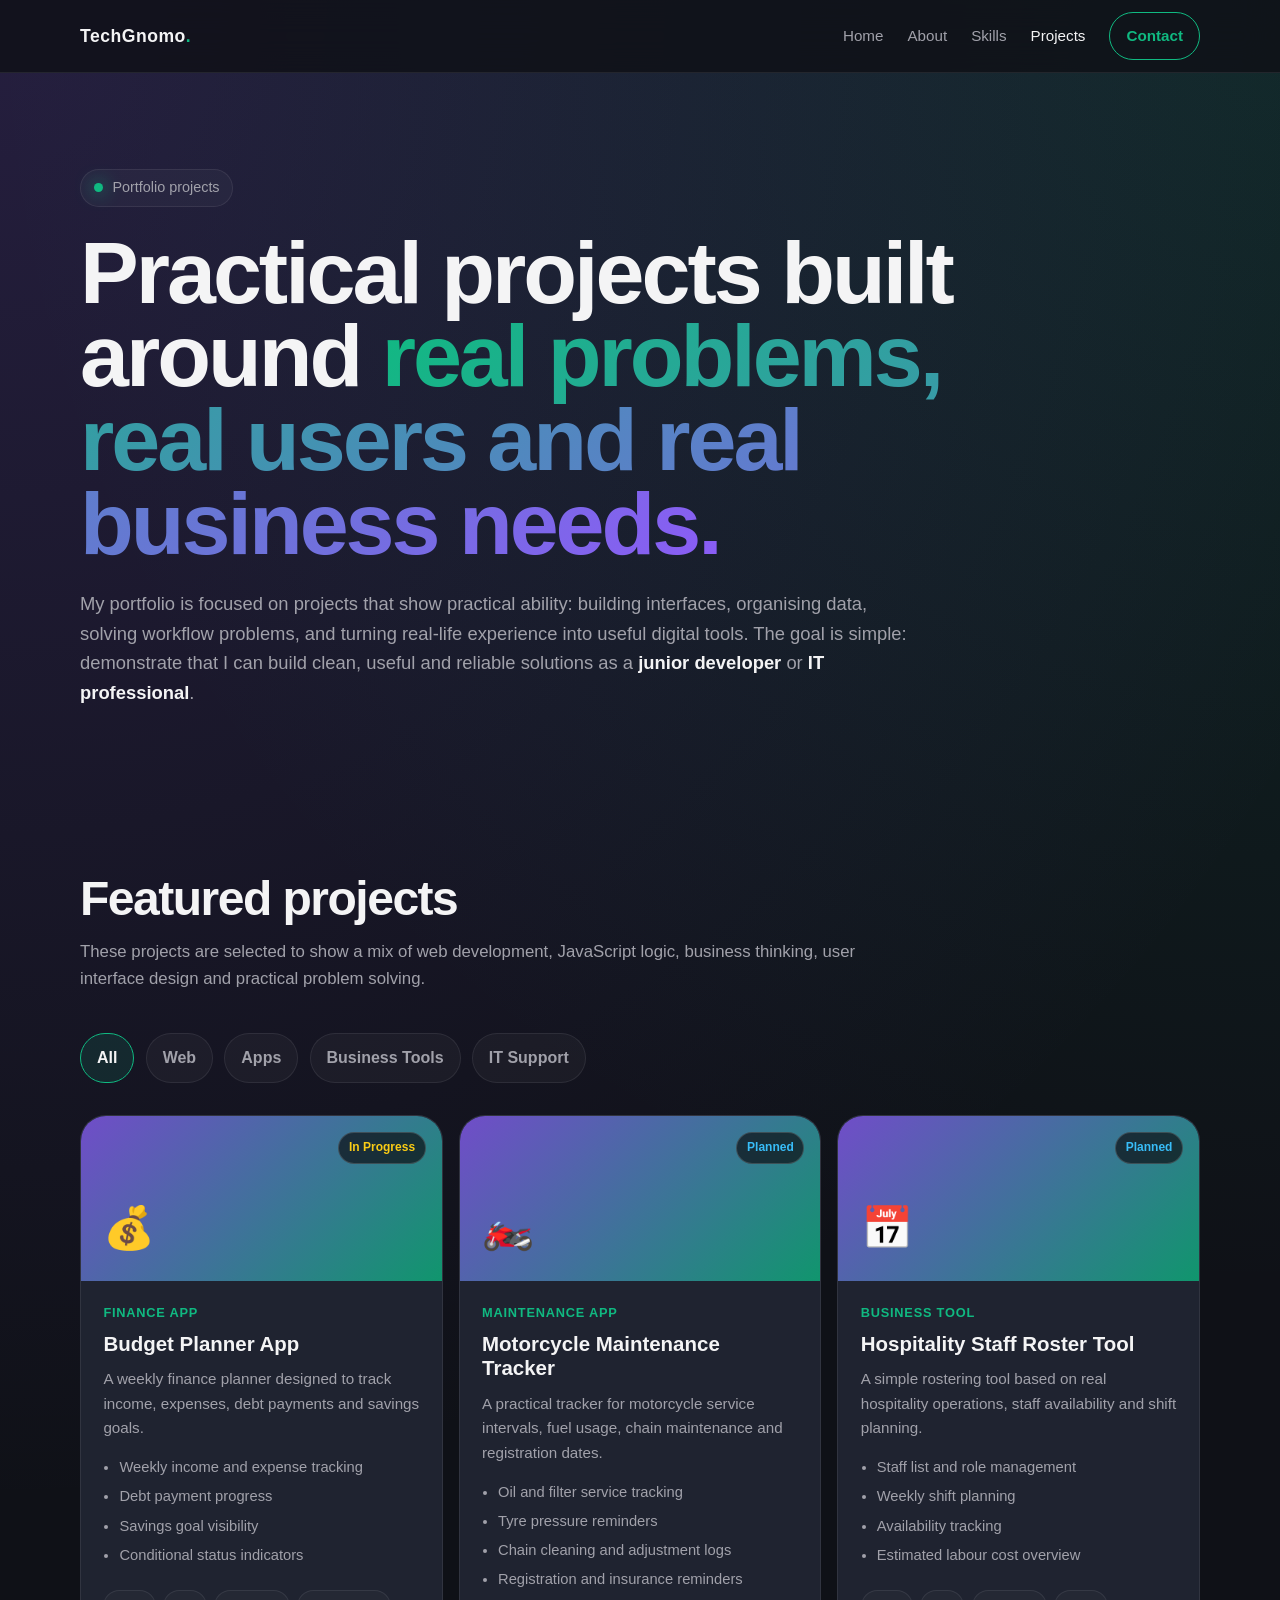
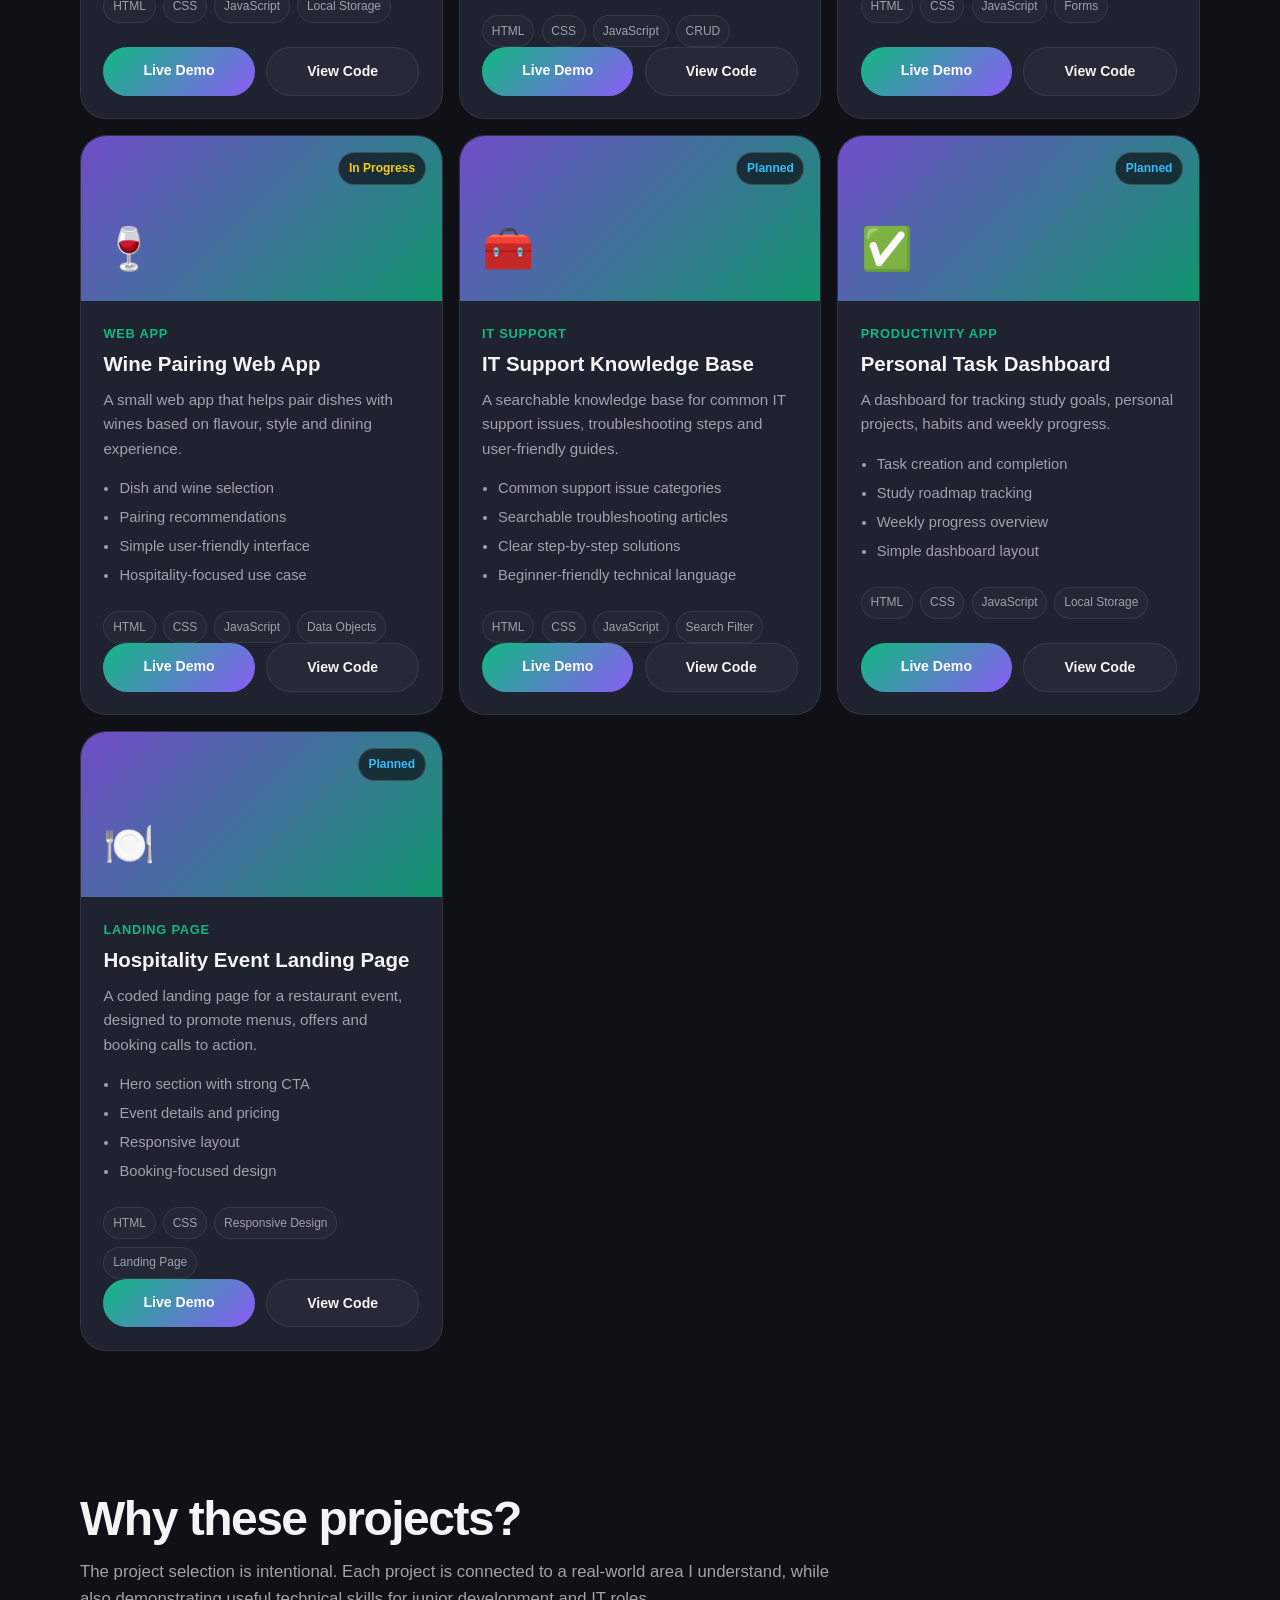
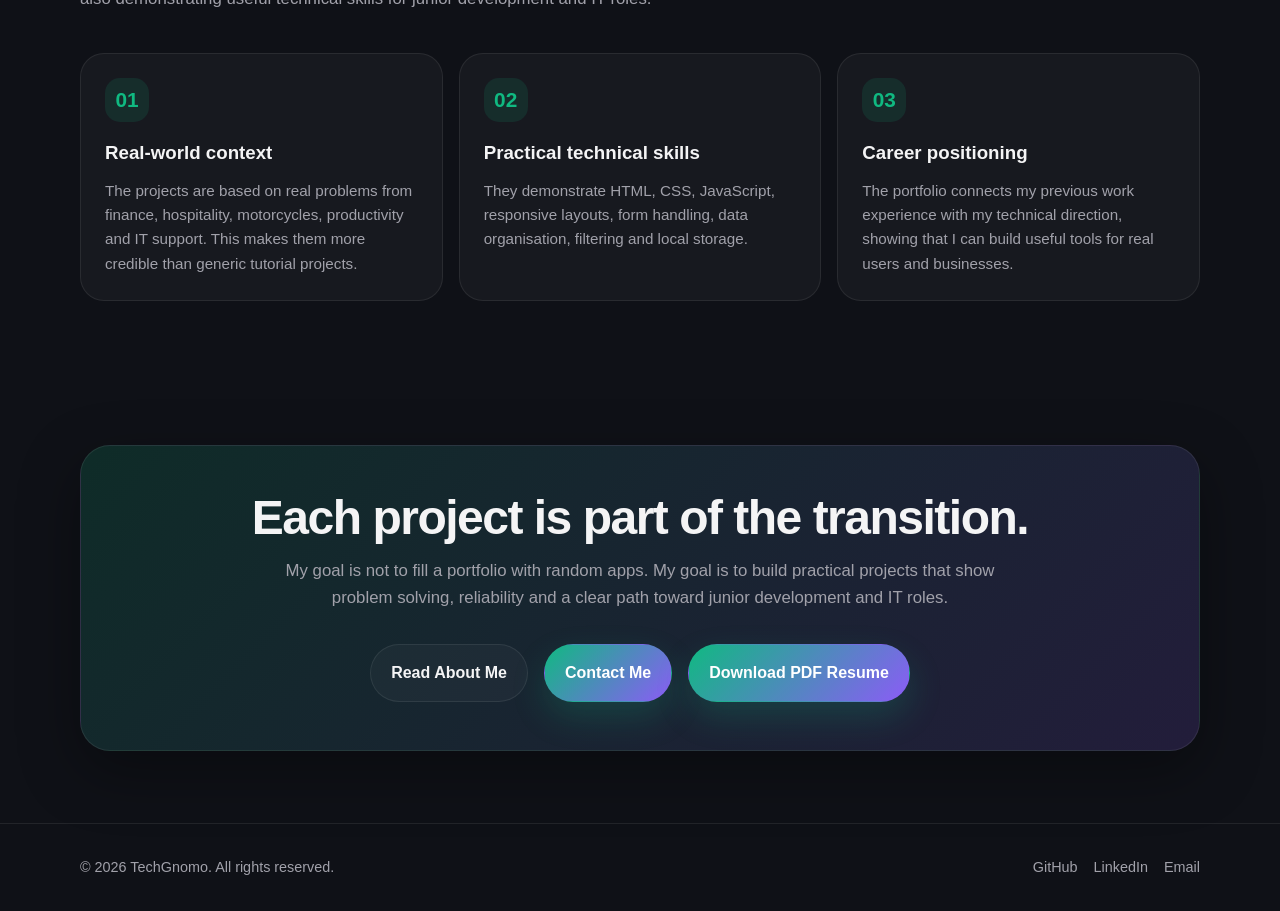
==== project.html @ 586152e3 "Add budget planner app" ====
<!DOCTYPE html>
<html lang="en">
<head>
  <meta charset="UTF-8" />
  <meta name="viewport" content="width=device-width, initial-scale=1.0" />

  <title>Projects | TechGnomo</title>

 <link rel="stylesheet" href="css/style.css" />
</head>

<body>

  <header>
    <div class="container navbar">
      <a href="index.html" class="logo">TechGnomo<span>.</span></a>

      <nav class="nav-links">
        <a href="index.html">Home</a>
        <a href="about.html">About</a>
        <a href="skills.html">Skills</a>
        <a href="project.html" class="active">Projects</a>
        <a href="contact.html" class="nav-button">Contact</a>
      </nav>
    </div>
  </header>

  <main>

    <!-- HERO -->
    <section class="page-hero">
      <div class="container">
        <div class="eyebrow">
          <span class="eyebrow-dot"></span>
          Portfolio projects
        </div>

        <h1>
          Practical projects built around
          <span class="gradient-text">real problems, real users and real business needs.</span>
        </h1>

        <p class="hero-description">
          My portfolio is focused on projects that show practical ability: building interfaces, organising data,
          solving workflow problems, and turning real-life experience into useful digital tools.
          The goal is simple: demonstrate that I can build clean, useful and reliable solutions as a
          <strong>junior developer</strong> or <strong>IT professional</strong>.
        </p>
      </div>
    </section>

    <!-- PROJECTS -->
    <section>
      <div class="container">
        <div class="section-header">
          <h2>Featured projects</h2>
          <p>
            These projects are selected to show a mix of web development, JavaScript logic, business thinking,
            user interface design and practical problem solving.
          </p>
        </div>

        <div class="filter-bar">
          <button class="filter-btn active" data-filter="all">All</button>
          <button class="filter-btn" data-filter="web">Web</button>
          <button class="filter-btn" data-filter="app">Apps</button>
          <button class="filter-btn" data-filter="business">Business Tools</button>
          <button class="filter-btn" data-filter="it">IT Support</button>
        </div>

        <div class="projects-grid">

          <!-- PROJECT 1 -->
          <article class="project-card" data-category="app business">
            <div class="project-visual">
              <span class="status-badge status-progress">In Progress</span>
              <div class="project-icon">💰</div>
            </div>

            <div class="project-content">
              <div class="project-category">Finance App</div>
              <h3>Budget Planner App</h3>

              <p>
                A weekly finance planner designed to track income, expenses, debt payments and savings goals.
              </p>

              <ul class="project-features">
                <li>Weekly income and expense tracking</li>
                <li>Debt payment progress</li>
                <li>Savings goal visibility</li>
                <li>Conditional status indicators</li>
              </ul>

              <div class="project-tech">
                <span class="tech-pill">HTML</span>
                <span class="tech-pill">CSS</span>
                <span class="tech-pill">JavaScript</span>
                <span class="tech-pill">Local Storage</span>
              </div>

              <div class="project-links">
                <a href="#" class="project-link primary">Live Demo</a>
                <a href="#" class="project-link secondary">View Code</a>
              </div>
            </div>
          </article>

          <!-- PROJECT 2 -->
          <article class="project-card" data-category="app">
            <div class="project-visual">
              <span class="status-badge status-planned">Planned</span>
              <div class="project-icon">🏍️</div>
            </div>

            <div class="project-content">
              <div class="project-category">Maintenance App</div>
              <h3>Motorcycle Maintenance Tracker</h3>

              <p>
                A practical tracker for motorcycle service intervals, fuel usage, chain maintenance and registration dates.
              </p>

              <ul class="project-features">
                <li>Oil and filter service tracking</li>
                <li>Tyre pressure reminders</li>
                <li>Chain cleaning and adjustment logs</li>
                <li>Registration and insurance reminders</li>
              </ul>

              <div class="project-tech">
                <span class="tech-pill">HTML</span>
                <span class="tech-pill">CSS</span>
                <span class="tech-pill">JavaScript</span>
                <span class="tech-pill">CRUD</span>
              </div>

              <div class="project-links">
                <a href="#" class="project-link primary">Live Demo</a>
                <a href="#" class="project-link secondary">View Code</a>
              </div>
            </div>
          </article>

          <!-- PROJECT 3 -->
          <article class="project-card" data-category="business app">
            <div class="project-visual">
              <span class="status-badge status-planned">Planned</span>
              <div class="project-icon">📅</div>
            </div>

            <div class="project-content">
              <div class="project-category">Business Tool</div>
              <h3>Hospitality Staff Roster Tool</h3>

              <p>
                A simple rostering tool based on real hospitality operations, staff availability and shift planning.
              </p>

              <ul class="project-features">
                <li>Staff list and role management</li>
                <li>Weekly shift planning</li>
                <li>Availability tracking</li>
                <li>Estimated labour cost overview</li>
              </ul>

              <div class="project-tech">
                <span class="tech-pill">HTML</span>
                <span class="tech-pill">CSS</span>
                <span class="tech-pill">JavaScript</span>
                <span class="tech-pill">Forms</span>
              </div>

              <div class="project-links">
                <a href="#" class="project-link primary">Live Demo</a>
                <a href="#" class="project-link secondary">View Code</a>
              </div>
            </div>
          </article>

          <!-- PROJECT 4 -->
          <article class="project-card" data-category="web business">
            <div class="project-visual">
              <span class="status-badge status-progress">In Progress</span>
              <div class="project-icon">🍷</div>
            </div>

            <div class="project-content">
              <div class="project-category">Web App</div>
              <h3>Wine Pairing Web App</h3>

              <p>
                A small web app that helps pair dishes with wines based on flavour, style and dining experience.
              </p>

              <ul class="project-features">
                <li>Dish and wine selection</li>
                <li>Pairing recommendations</li>
                <li>Simple user-friendly interface</li>
                <li>Hospitality-focused use case</li>
              </ul>

              <div class="project-tech">
                <span class="tech-pill">HTML</span>
                <span class="tech-pill">CSS</span>
                <span class="tech-pill">JavaScript</span>
                <span class="tech-pill">Data Objects</span>
              </div>

              <div class="project-links">
                <a href="#" class="project-link primary">Live Demo</a>
                <a href="#" class="project-link secondary">View Code</a>
              </div>
            </div>
          </article>

          <!-- PROJECT 5 -->
          <article class="project-card" data-category="it web">
            <div class="project-visual">
              <span class="status-badge status-planned">Planned</span>
              <div class="project-icon">🧰</div>
            </div>

            <div class="project-content">
              <div class="project-category">IT Support</div>
              <h3>IT Support Knowledge Base</h3>

              <p>
                A searchable knowledge base for common IT support issues, troubleshooting steps and user-friendly guides.
              </p>

              <ul class="project-features">
                <li>Common support issue categories</li>
                <li>Searchable troubleshooting articles</li>
                <li>Clear step-by-step solutions</li>
                <li>Beginner-friendly technical language</li>
              </ul>

              <div class="project-tech">
                <span class="tech-pill">HTML</span>
                <span class="tech-pill">CSS</span>
                <span class="tech-pill">JavaScript</span>
                <span class="tech-pill">Search Filter</span>
              </div>

              <div class="project-links">
                <a href="#" class="project-link primary">Live Demo</a>
                <a href="#" class="project-link secondary">View Code</a>
              </div>
            </div>
          </article>

          <!-- PROJECT 6 -->
          <article class="project-card" data-category="app">
            <div class="project-visual">
              <span class="status-badge status-planned">Planned</span>
              <div class="project-icon">✅</div>
            </div>

            <div class="project-content">
              <div class="project-category">Productivity App</div>
              <h3>Personal Task Dashboard</h3>

              <p>
                A dashboard for tracking study goals, personal projects, habits and weekly progress.
              </p>

              <ul class="project-features">
                <li>Task creation and completion</li>
                <li>Study roadmap tracking</li>
                <li>Weekly progress overview</li>
                <li>Simple dashboard layout</li>
              </ul>

              <div class="project-tech">
                <span class="tech-pill">HTML</span>
                <span class="tech-pill">CSS</span>
                <span class="tech-pill">JavaScript</span>
                <span class="tech-pill">Local Storage</span>
              </div>

              <div class="project-links">
                <a href="#" class="project-link primary">Live Demo</a>
                <a href="#" class="project-link secondary">View Code</a>
              </div>
            </div>
          </article>

          <!-- PROJECT 7 -->
          <article class="project-card" data-category="web business">
            <div class="project-visual">
              <span class="status-badge status-planned">Planned</span>
              <div class="project-icon">🍽️</div>
            </div>

            <div class="project-content">
              <div class="project-category">Landing Page</div>
              <h3>Hospitality Event Landing Page</h3>

              <p>
                A coded landing page for a restaurant event, designed to promote menus, offers and booking calls to action.
              </p>

              <ul class="project-features">
                <li>Hero section with strong CTA</li>
                <li>Event details and pricing</li>
                <li>Responsive layout</li>
                <li>Booking-focused design</li>
              </ul>

              <div class="project-tech">
                <span class="tech-pill">HTML</span>
                <span class="tech-pill">CSS</span>
                <span class="tech-pill">Responsive Design</span>
                <span class="tech-pill">Landing Page</span>
              </div>

              <div class="project-links">
                <a href="#" class="project-link primary">Live Demo</a>
                <a href="#" class="project-link secondary">View Code</a>
              </div>
            </div>
          </article>

        </div>
      </div>
    </section>

    <!-- PROJECT STRATEGY -->
    <section>
      <div class="container">
        <div class="section-header">
          <h2>Why these projects?</h2>
          <p>
            The project selection is intentional. Each project is connected to a real-world area I understand,
            while also demonstrating useful technical skills for junior development and IT roles.
          </p>
        </div>

        <div class="strategy-grid">
          <article class="strategy-card">
            <div class="strategy-number">01</div>
            <h3>Real-world context</h3>
            <p>
              The projects are based on real problems from finance, hospitality, motorcycles, productivity and IT support.
              This makes them more credible than generic tutorial projects.
            </p>
          </article>

          <article class="strategy-card">
            <div class="strategy-number">02</div>
            <h3>Practical technical skills</h3>
            <p>
              They demonstrate HTML, CSS, JavaScript, responsive layouts, form handling, data organisation, filtering
              and local storage.
            </p>
          </article>

          <article class="strategy-card">
            <div class="strategy-number">03</div>
            <h3>Career positioning</h3>
            <p>
              The portfolio connects my previous work experience with my technical direction, showing that I can build
              useful tools for real users and businesses.
            </p>
          </article>
        </div>
      </div>
    </section>

    <!-- CTA -->
    <section>
      <div class="container">
        <div class="cta">
          <h2>Each project is part of the transition.</h2>

          <p>
            My goal is not to fill a portfolio with random apps. My goal is to build practical projects that show
            problem solving, reliability and a clear path toward junior development and IT roles.
          </p>

          <div class="cta-actions">
            <a href="about.html" class="btn btn-secondary">Read About Me</a>
            <a href="contact.html" class="btn btn-primary">Contact Me</a>
            <a href="assets/documents/Fabio-DAnna-Resume.pdf" class="btn btn-primary" download>
  Download PDF Resume

</a>
          </div>
        </div>
      </div>
    </section>

  </main>

  <footer>
    <div class="container footer-inner">
      <p>© 2026 TechGnomo. All rights reserved.</p>

      <div class="footer-links">
        <a href="#">GitHub</a>
        <a href="#">LinkedIn</a>
        <a href="mailto:your.email@example.com">Email</a>
      </div>
    </div>
  </footer>

  <script src="js/main.js"></script>

</body>
</html>
---- css/style.css ----
:root {
  --bg: #0f1117;
  --bg-soft: #171a23;
  --card: #1f2330;
  --text: #f4f4f5;
  --muted: #a1a1aa;
  --emerald: #10b981;
  --violet: #8b5cf6;
  --blue: #38bdf8;
  --yellow: #facc15;
  --red: #fb7185;
  --border: rgba(255, 255, 255, 0.08);
  --shadow: 0 20px 60px rgba(0, 0, 0, 0.35);
}

/* RESET */

* {
  margin: 0;
  padding: 0;
  box-sizing: border-box;
}

html {
  scroll-behavior: smooth;
}

body {
  font-family: Arial, Helvetica, sans-serif;
  background:
    radial-gradient(circle at top left, rgba(139, 92, 246, 0.18), transparent 35%),
    radial-gradient(circle at top right, rgba(16, 185, 129, 0.14), transparent 30%),
    var(--bg);
  color: var(--text);
  line-height: 1.6;
}

a {
  color: inherit;
  text-decoration: none;
}

button,
input,
textarea,
select {
  font: inherit;
}

.container {
  width: min(1120px, 92%);
  margin: 0 auto;
}

/* NAVBAR */

header {
  position: sticky;
  top: 0;
  z-index: 100;
  backdrop-filter: blur(16px);
  background: rgba(15, 17, 23, 0.82);
  border-bottom: 1px solid var(--border);
}

.navbar {
  min-height: 72px;
  display: flex;
  align-items: center;
  justify-content: space-between;
}

.logo {
  font-size: 1.1rem;
  font-weight: 800;
  letter-spacing: 0.5px;
}

.logo span {
  color: var(--emerald);
}

.nav-links {
  display: flex;
  gap: 1.5rem;
  align-items: center;
  color: var(--muted);
  font-size: 0.95rem;
}

.nav-links a:hover,
.nav-links a.active {
  color: var(--text);
}

.nav-button {
  padding: 0.7rem 1rem;
  border: 1px solid var(--emerald);
  color: var(--emerald);
  border-radius: 999px;
  font-weight: 700;
  transition: 0.2s ease;
}

.nav-button:hover,
.nav-button.active {
  background: var(--emerald);
  color: #07110d;
}

/* HERO COMMON */

.page-hero {
  padding: 6rem 0 4rem;
}

.hero {
  min-height: calc(100vh - 72px);
  display: grid;
  grid-template-columns: 1.25fr 0.75fr;
  gap: 3rem;
  align-items: center;
  padding: 5rem 0;
}

.eyebrow {
  display: inline-flex;
  align-items: center;
  gap: 0.6rem;
  padding: 0.4rem 0.8rem;
  border: 1px solid var(--border);
  border-radius: 999px;
  color: var(--muted);
  background: rgba(255, 255, 255, 0.03);
  margin-bottom: 1.5rem;
  font-size: 0.9rem;
}

.eyebrow-dot {
  width: 9px;
  height: 9px;
  border-radius: 50%;
  background: var(--emerald);
  box-shadow: 0 0 18px var(--emerald);
}

.hero h1,
.page-hero h1 {
  font-size: clamp(2.8rem, 7vw, 5.5rem);
  line-height: 0.95;
  letter-spacing: -3px;
  margin-bottom: 1.5rem;
  max-width: 950px;
}

.gradient-text {
  background: linear-gradient(135deg, var(--emerald), var(--violet));
  -webkit-background-clip: text;
  background-clip: text;
  color: transparent;
}

.hero-description {
  max-width: 840px;
  color: var(--muted);
  font-size: 1.15rem;
  margin-bottom: 2rem;
}

.hero-description strong {
  color: var(--text);
  font-weight: 700;
}

.hero-actions {
  display: flex;
  flex-wrap: wrap;
  gap: 1rem;
  margin-bottom: 2rem;
}

.hero-tags {
  display: flex;
  flex-wrap: wrap;
  gap: 0.6rem;
}

.tag {
  padding: 0.45rem 0.7rem;
  background: rgba(255, 255, 255, 0.04);
  border: 1px solid var(--border);
  border-radius: 999px;
  color: var(--muted);
  font-size: 0.85rem;
}

/* BUTTONS */

.btn {
  display: inline-flex;
  align-items: center;
  justify-content: center;
  padding: 0.95rem 1.25rem;
  border-radius: 999px;
  font-weight: 800;
  transition: 0.2s ease;
  border: 1px solid transparent;
  cursor: pointer;
}

.btn-primary {
  background: linear-gradient(135deg, var(--emerald), var(--violet));
  color: white;
  box-shadow: 0 15px 35px rgba(16, 185, 129, 0.2);
}

.btn-primary:hover {
  transform: translateY(-2px);
  box-shadow: 0 20px 45px rgba(139, 92, 246, 0.26);
}

.btn-secondary {
  border-color: var(--border);
  color: var(--text);
  background: rgba(255, 255, 255, 0.03);
}

.btn-secondary:hover {
  border-color: var(--emerald);
  color: var(--emerald);
}

/* SECTIONS */

section {
  padding: 4.5rem 0;
}

.section-header {
  max-width: 780px;
  margin-bottom: 2.5rem;
}

.section-header h2 {
  font-size: clamp(2rem, 4vw, 3rem);
  line-height: 1;
  letter-spacing: -1.5px;
  margin-bottom: 1rem;
}

.section-header p {
  color: var(--muted);
  font-size: 1.05rem;
}

/* COMMON CARDS */

.cards-grid,
.projects-grid,
.skills-grid,
.values-grid,
.strategy-grid,
.availability-grid,
.transferable-grid {
  display: grid;
  grid-template-columns: repeat(3, 1fr);
  gap: 1rem;
}

.overview-grid {
  display: grid;
  grid-template-columns: repeat(4, 1fr);
  gap: 1rem;
}

.info-card,
.story-card,
.qualification-card,
.value-card,
.strategy-card,
.availability-card,
.transferable-card,
.overview-card,
.skill-card,
.contact-card,
.resume-card,
.resume-section,
.role-card {
  background: rgba(255, 255, 255, 0.035);
  border: 1px solid var(--border);
  border-radius: 24px;
  padding: 1.5rem;
  transition: 0.2s ease;
}

.info-card:hover,
.value-card:hover,
.strategy-card:hover,
.availability-card:hover,
.transferable-card:hover,
.overview-card:hover,
.skill-card:hover,
.contact-card:hover {
  transform: translateY(-4px);
  border-color: rgba(16, 185, 129, 0.45);
  box-shadow: var(--shadow);
}

.info-card h3,
.story-card h3,
.qualification-card h3,
.value-card h3,
.strategy-card h3,
.availability-card h3,
.transferable-card h3,
.overview-card h3,
.skill-card h3,
.contact-card h3,
.resume-card h3,
.role-card h3 {
  margin-bottom: 0.7rem;
}

.info-card p,
.story-card p,
.qualification-card p,
.value-card p,
.strategy-card p,
.availability-card p,
.transferable-card p,
.overview-card p,
.skill-card p,
.contact-card p,
.resume-card p,
.role-card p {
  color: var(--muted);
  font-size: 0.95rem;
}

/* ICON BLOCKS */

.icon,
.overview-icon,
.contact-icon,
.value-number,
.strategy-number,
.availability-number,
.transferable-number {
  width: 44px;
  height: 44px;
  border-radius: 15px;
  display: grid;
  place-items: center;
  background: rgba(16, 185, 129, 0.12);
  color: var(--emerald);
  font-size: 1.3rem;
  font-weight: 900;
  margin-bottom: 1rem;
}

/* HOME PROFILE CARD */

.profile-card {
  background: linear-gradient(180deg, rgba(255, 255, 255, 0.06), rgba(255, 255, 255, 0.02));
  border: 1px solid var(--border);
  border-radius: 28px;
  padding: 1.5rem;
  box-shadow: var(--shadow);
}

.card-top {
  height: 240px;
  border-radius: 22px;
  background:
    linear-gradient(135deg, rgba(16, 185, 129, 0.9), rgba(139, 92, 246, 0.88)),
    linear-gradient(135deg, #111827, #1f2937);
  display: flex;
  align-items: center;
  justify-content: center;
  margin-bottom: 1.5rem;
  position: relative;
  overflow: hidden;
}

.card-top::before {
  content: "";
  position: absolute;
  inset: 18px;
  border: 1px solid rgba(255, 255, 255, 0.24);
  border-radius: 18px;
}

.initials {
  font-size: 5rem;
  font-weight: 900;
  letter-spacing: -6px;
  color: rgba(255, 255, 255, 0.92);
  z-index: 1;
}

.profile-card h2 {
  font-size: 1.35rem;
  margin-bottom: 0.5rem;
}

.profile-card p {
  color: var(--muted);
  margin-bottom: 1.2rem;
}

.profile-list {
  display: grid;
  gap: 0.75rem;
}

.profile-item {
  display: flex;
  justify-content: space-between;
  gap: 1rem;
  padding: 0.8rem 0;
  border-top: 1px solid var(--border);
  color: var(--muted);
  font-size: 0.95rem;
}

.profile-item strong {
  color: var(--text);
  font-weight: 700;
  text-align: right;
}

/* PROJECT CARDS */

.project-card {
  background: var(--card);
  border: 1px solid var(--border);
  border-radius: 26px;
  overflow: hidden;
  transition: 0.2s ease;
  display: flex;
  flex-direction: column;
  min-height: 100%;
}

.project-card:hover {
  transform: translateY(-5px);
  border-color: rgba(139, 92, 246, 0.5);
  box-shadow: var(--shadow);
}

.project-visual,
.project-image {
  height: 165px;
  position: relative;
  overflow: hidden;
  background:
    linear-gradient(135deg, rgba(139, 92, 246, 0.78), rgba(16, 185, 129, 0.78)),
    #111827;
}

.project-content {
  padding: 1.4rem;
  display: flex;
  flex-direction: column;
  flex: 1;
}

.project-category {
  color: var(--emerald);
  font-size: 0.8rem;
  font-weight: 800;
  text-transform: uppercase;
  letter-spacing: 0.06em;
  margin-bottom: 0.5rem;
}

.project-content h3 {
  font-size: 1.28rem;
  margin-bottom: 0.7rem;
  line-height: 1.2;
}

.project-content p {
  color: var(--muted);
  font-size: 0.95rem;
  margin-bottom: 1rem;
}

.project-features {
  margin: 0 0 1.1rem 1rem;
  color: var(--muted);
  font-size: 0.92rem;
}

.project-features li {
  margin-bottom: 0.35rem;
}

.project-tech,
.skill-tags,
.tag-list {
  display: flex;
  flex-wrap: wrap;
  gap: 0.45rem;
}

.tech-pill,
.skill-tag {
  font-size: 0.75rem;
  color: var(--muted);
  padding: 0.35rem 0.55rem;
  border: 1px solid var(--border);
  border-radius: 999px;
  background: rgba(255, 255, 255, 0.025);
}

.project-links {
  display: flex;
  flex-wrap: wrap;
  gap: 0.7rem;
  margin-top: auto;
}

.project-link {
  flex: 1;
  min-width: 120px;
  text-align: center;
  padding: 0.75rem 0.9rem;
  border-radius: 999px;
  font-weight: 800;
  font-size: 0.88rem;
  transition: 0.2s ease;
}

.project-link.primary {
  background: linear-gradient(135deg, var(--emerald), var(--violet));
  color: white;
}

.project-link.secondary {
  border: 1px solid var(--border);
  color: var(--text);
  background: rgba(255, 255, 255, 0.03);
}

.project-link:hover {
  transform: translateY(-2px);
}

.status-badge {
  position: absolute;
  top: 1rem;
  right: 1rem;
  z-index: 1;
  font-size: 0.75rem;
  font-weight: 800;
  padding: 0.35rem 0.6rem;
  border-radius: 999px;
  background: rgba(15, 17, 23, 0.72);
  border: 1px solid rgba(255, 255, 255, 0.16);
  backdrop-filter: blur(10px);
}

.status-complete {
  color: var(--emerald);
}

.status-progress {
  color: var(--yellow);
}

.status-planned {
  color: var(--blue);
}

.project-icon {
  position: absolute;
  left: 1.4rem;
  bottom: 1.2rem;
  font-size: 2.6rem;
  z-index: 1;
}

/* FILTERS */

.filter-bar {
  display: flex;
  flex-wrap: wrap;
  gap: 0.7rem;
  margin-bottom: 2rem;
}

.filter-btn {
  border: 1px solid var(--border);
  background: rgba(255, 255, 255, 0.035);
  color: var(--muted);
  padding: 0.7rem 1rem;
  border-radius: 999px;
  cursor: pointer;
  font-weight: 700;
  transition: 0.2s ease;
}

.filter-btn:hover,
.filter-btn.active {
  color: var(--text);
  border-color: var(--emerald);
  background: rgba(16, 185, 129, 0.12);
}

/* SKILLS PAGE */

.skill-category {
  margin-bottom: 4rem;
}

.category-title {
  display: flex;
  align-items: center;
  gap: 0.8rem;
  margin-bottom: 1.5rem;
}

.category-title span {
  width: 44px;
  height: 44px;
  border-radius: 15px;
  display: grid;
  place-items: center;
  background: rgba(139, 92, 246, 0.14);
  color: var(--violet);
  font-size: 1.3rem;
}

.category-title h2 {
  font-size: clamp(1.8rem, 3vw, 2.5rem);
  letter-spacing: -1px;
  line-height: 1;
}

.skill-level {
  margin-bottom: 1rem;
}

.skill-level-top {
  display: flex;
  justify-content: space-between;
  gap: 1rem;
  color: var(--muted);
  font-size: 0.82rem;
  font-weight: 800;
  margin-bottom: 0.45rem;
}

.skill-bar {
  height: 8px;
  border-radius: 999px;
  background: rgba(255, 255, 255, 0.08);
  overflow: hidden;
}

.skill-progress {
  height: 100%;
  border-radius: 999px;
  background: linear-gradient(135deg, var(--emerald), var(--violet));
}

.progress-85 { width: 85%; }
.progress-75 { width: 75%; }
.progress-65 { width: 65%; }
.progress-55 { width: 55%; }
.progress-45 { width: 45%; }
.progress-35 { width: 35%; }

/* TIMELINE / ROADMAP */

.timeline,
.roadmap {
  display: grid;
  gap: 1rem;
}

.timeline-item,
.roadmap-item {
  display: grid;
  grid-template-columns: 180px 1fr;
  gap: 1.5rem;
  padding: 1.5rem;
  border: 1px solid var(--border);
  border-radius: 22px;
  background: rgba(255, 255, 255, 0.035);
}

.timeline-date,
.roadmap-stage {
  color: var(--emerald);
  font-weight: 900;
}

.timeline-content h3,
.roadmap-content h3 {
  margin-bottom: 0.5rem;
  font-size: 1.1rem;
}

.timeline-content p,
.roadmap-content p {
  color: var(--muted);
}

/* ABOUT PAGE */

.story-grid,
.qualification-grid {
  display: grid;
  grid-template-columns: repeat(2, 1fr);
  gap: 1rem;
}

.highlight-box {
  background:
    linear-gradient(135deg, rgba(16, 185, 129, 0.13), rgba(139, 92, 246, 0.13));
  border: 1px solid var(--border);
  border-radius: 30px;
  padding: 2.5rem;
  margin-top: 1.2rem;
}

.highlight-box h3 {
  font-size: 1.6rem;
  margin-bottom: 1rem;
}

.highlight-box p {
  color: var(--muted);
  font-size: 1.05rem;
  max-width: 880px;
}

/* CONTACT PAGE */

.contact-layout {
  display: grid;
  grid-template-columns: 0.85fr 1.15fr;
  gap: 1.2rem;
  align-items: start;
}

.contact-info {
  display: grid;
  gap: 1rem;
}

.contact-card a {
  color: var(--emerald);
  font-weight: 800;
  word-break: break-word;
}

.form-card {
  background:
    linear-gradient(180deg, rgba(255, 255, 255, 0.06), rgba(255, 255, 255, 0.025));
  border: 1px solid var(--border);
  border-radius: 30px;
  padding: 2rem;
  box-shadow: var(--shadow);
}

.form-card h2 {
  font-size: 2rem;
  line-height: 1;
  letter-spacing: -1px;
  margin-bottom: 0.8rem;
}

.form-card > p {
  color: var(--muted);
  margin-bottom: 1.8rem;
}

.form-grid {
  display: grid;
  grid-template-columns: 1fr 1fr;
  gap: 1rem;
}

.form-group {
  display: flex;
  flex-direction: column;
  gap: 0.45rem;
  margin-bottom: 1rem;
}

.form-group.full {
  grid-column: 1 / -1;
}

label {
  color: var(--text);
  font-size: 0.9rem;
  font-weight: 800;
}

input,
select,
textarea {
  width: 100%;
  border: 1px solid var(--border);
  background: rgba(15, 17, 23, 0.8);
  color: var(--text);
  border-radius: 16px;
  padding: 0.95rem 1rem;
  outline: none;
  transition: 0.2s ease;
}

textarea {
  min-height: 160px;
  resize: vertical;
}

input:focus,
select:focus,
textarea:focus {
  border-color: var(--emerald);
  box-shadow: 0 0 0 4px rgba(16, 185, 129, 0.1);
}

input::placeholder,
textarea::placeholder {
  color: #71717a;
}

.submit-row {
  display: flex;
  align-items: center;
  justify-content: space-between;
  gap: 1rem;
  flex-wrap: wrap;
  margin-top: 0.5rem;
}

.form-note {
  color: var(--muted);
  font-size: 0.85rem;
  max-width: 360px;
}

.form-message {
  display: none;
  margin-top: 1.2rem;
  padding: 1rem;
  border-radius: 16px;
  border: 1px solid rgba(16, 185, 129, 0.35);
  background: rgba(16, 185, 129, 0.1);
  color: var(--text);
}

.form-message.show {
  display: block;
}

/* RESUME PAGE */

.resume-layout {
  display: grid;
  grid-template-columns: 0.8fr 1.2fr;
  gap: 1.2rem;
  align-items: start;
}

.sidebar {
  display: grid;
  gap: 1rem;
  position: sticky;
  top: 96px;
}

.main-resume {
  display: grid;
  gap: 1rem;
}

.resume-section h2 {
  font-size: 1.55rem;
  margin-bottom: 1rem;
  letter-spacing: -0.5px;
}

.resume-item {
  padding: 1.25rem 0;
  border-top: 1px solid var(--border);
}

.resume-item:first-of-type {
  border-top: none;
  padding-top: 0;
}

.resume-item:last-child {
  padding-bottom: 0;
}

.resume-item-top {
  display: flex;
  justify-content: space-between;
  gap: 1rem;
  flex-wrap: wrap;
  margin-bottom: 0.5rem;
}

.resume-date {
  color: var(--emerald);
  font-weight: 800;
  font-size: 0.9rem;
}

.resume-subtitle {
  color: var(--muted);
  font-weight: 700;
  margin-bottom: 0.75rem;
}

.bullet-list {
  margin-left: 1.2rem;
  color: var(--muted);
}

.bullet-list li {
  margin-bottom: 0.45rem;
}

.contact-list,
.simple-list {
  display: grid;
  gap: 0.75rem;
  list-style: none;
}

.contact-list li,
.simple-list li {
  color: var(--muted);
  font-size: 0.95rem;
  border-top: 1px solid var(--border);
  padding-top: 0.75rem;
}

.contact-list strong,
.simple-list strong {
  color: var(--text);
  display: block;
  margin-bottom: 0.15rem;
}

.role-grid {
  display: grid;
  grid-template-columns: repeat(3, 1fr);
  gap: 1rem;
}

/* CTA */

.cta {
  background:
    linear-gradient(135deg, rgba(16, 185, 129, 0.16), rgba(139, 92, 246, 0.16));
  border: 1px solid var(--border);
  border-radius: 30px;
  padding: 3rem;
  text-align: center;
  box-shadow: var(--shadow);
}

.cta h2 {
  font-size: clamp(2rem, 4vw, 3rem);
  line-height: 1;
  letter-spacing: -1.5px;
  margin-bottom: 1rem;
}

.cta p {
  color: var(--muted);
  max-width: 720px;
  margin: 0 auto 2rem;
  font-size: 1.05rem;
}

.cta-actions {
  display: flex;
  justify-content: center;
  flex-wrap: wrap;
  gap: 1rem;
}

/* FOOTER */

footer {
  padding: 2rem 0;
  border-top: 1px solid var(--border);
  color: var(--muted);
  font-size: 0.9rem;
}

.footer-inner {
  display: flex;
  justify-content: space-between;
  gap: 1rem;
  flex-wrap: wrap;
}

.footer-links {
  display: flex;
  gap: 1rem;
}

.footer-links a:hover {
  color: var(--emerald);
}

/* PRINT */

@media print {
  header,
  footer,
  .hero-actions,
  .cta {
    display: none;
  }

  body {
    background: white;
    color: black;
  }

  .resume-card,
  .resume-section,
  .role-card {
    box-shadow: none;
    border: 1px solid #ddd;
    background: white;
  }

  .resume-card p,
  .resume-section p,
  .resume-subtitle,
  .bullet-list,
  .contact-list li,
  .simple-list li {
    color: #333;
  }

  .resume-date {
    color: #047857;
  }

  section {
    padding: 1rem 0;
  }
}

/* RESPONSIVE */

@media (max-width: 980px) {
  .projects-grid,
  .skills-grid,
  .values-grid,
  .strategy-grid,
  .availability-grid,
  .transferable-grid,
  .role-grid {
    grid-template-columns: repeat(2, 1fr);
  }

  .overview-grid {
    grid-template-columns: repeat(2, 1fr);
  }

  .resume-layout,
  .contact-layout {
    grid-template-columns: 1fr;
  }

  .sidebar {
    position: static;
  }
}

@media (max-width: 900px) {
  .hero {
    grid-template-columns: 1fr;
    padding: 3.5rem 0;
  }

  .profile-card {
    max-width: 520px;
  }

  .story-grid,
  .qualification-grid {
    grid-template-columns: 1fr;
  }

  .timeline-item,
  .roadmap-item {
    grid-template-columns: 1fr;
    gap: 0.5rem;
  }

  .nav-links {
    display: none;
  }
}

@media (max-width: 760px) {
  .projects-grid,
  .skills-grid,
  .values-grid,
  .strategy-grid,
  .availability-grid,
  .transferable-grid,
  .overview-grid,
  .role-grid {
    grid-template-columns: 1fr;
  }

  .page-hero {
    padding: 4rem 0 2.5rem;
  }

  .hero h1,
  .page-hero h1 {
    letter-spacing: -2px;
  }

  section {
    padding: 3.5rem 0;
  }

  .form-grid {
    grid-template-columns: 1fr;
  }

  .cta,
  .form-card,
  .highlight-box {
    padding: 2rem 1.3rem;
  }

  .hero-actions,
  .cta-actions,
  .submit-row {
    flex-direction: column;
    align-items: stretch;
  }

  .btn {
    width: 100%;
  }
}

@media (max-width: 520px) {
  .hero h1,
  .page-hero h1 {
    font-size: 2.7rem;
  }

  .profile-item {
    flex-direction: column;
    gap: 0.25rem;
  }

  .profile-item strong {
    text-align: left;
  }
}
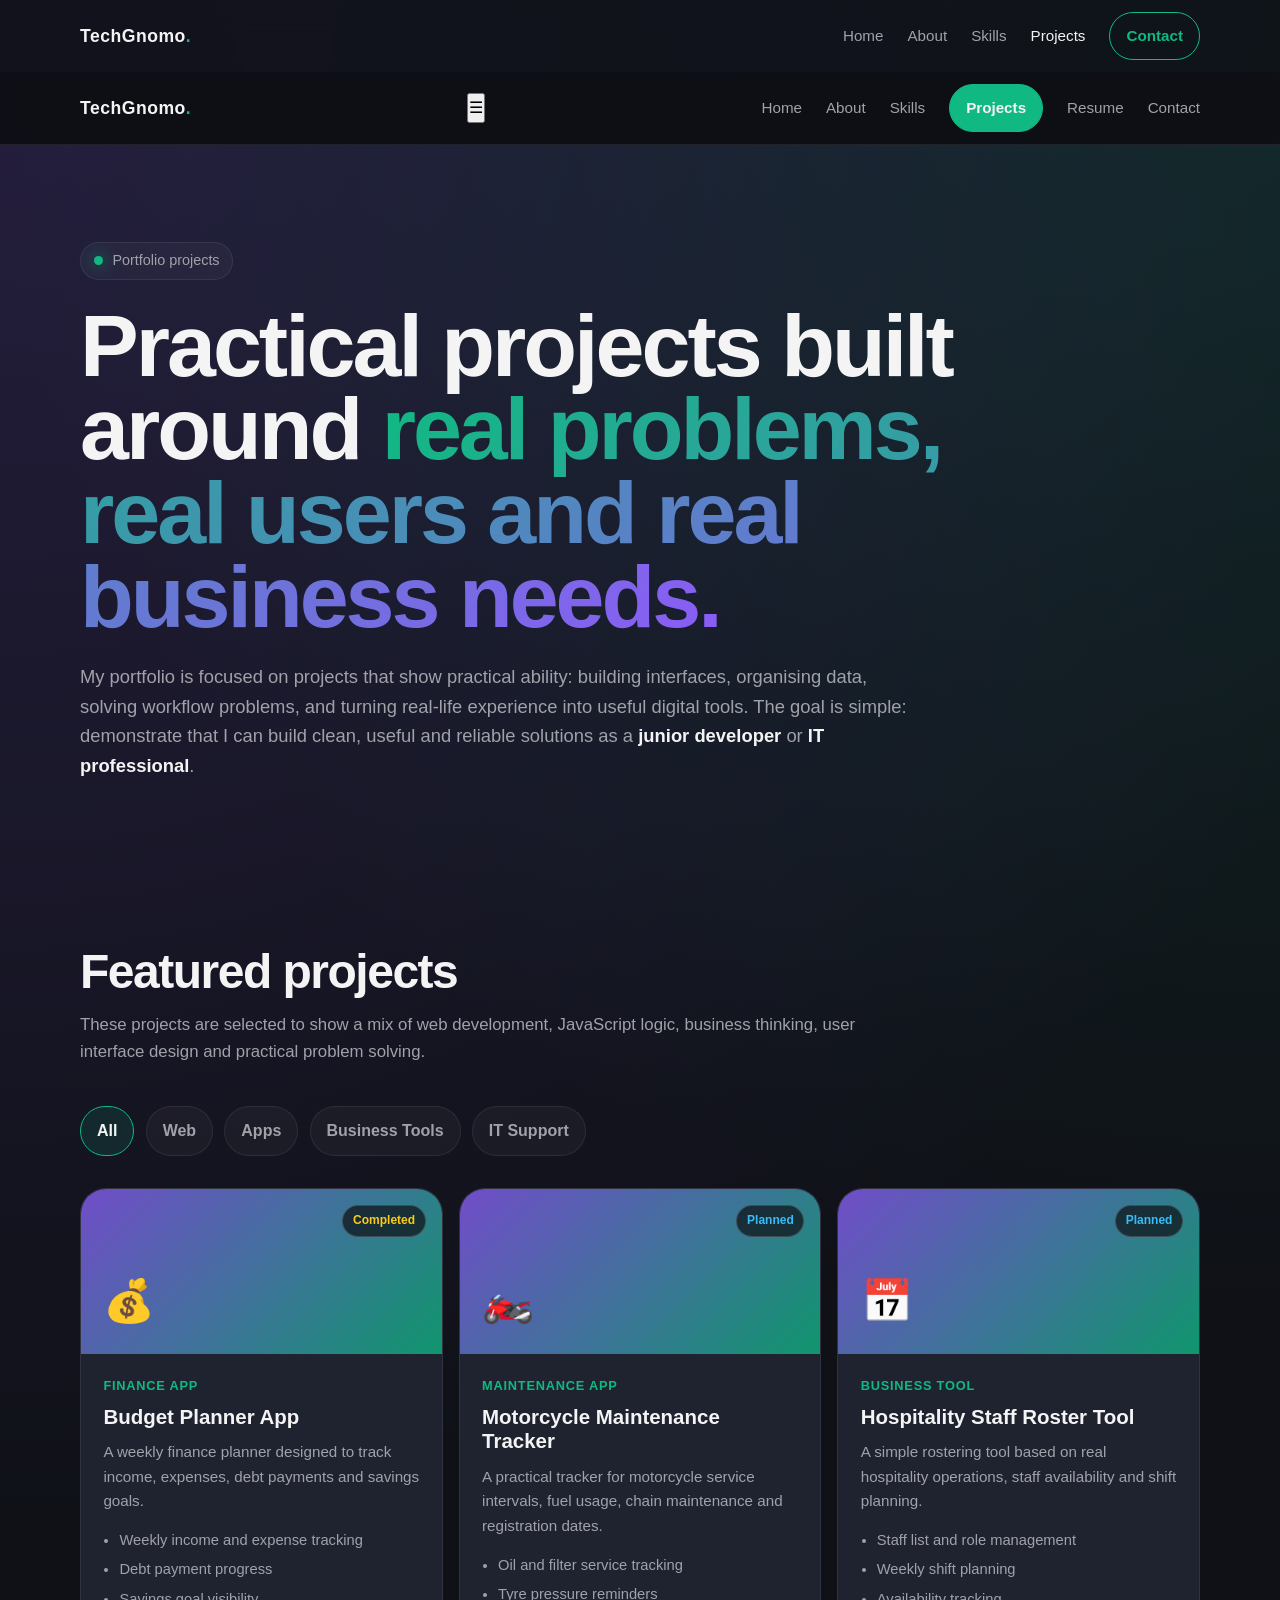
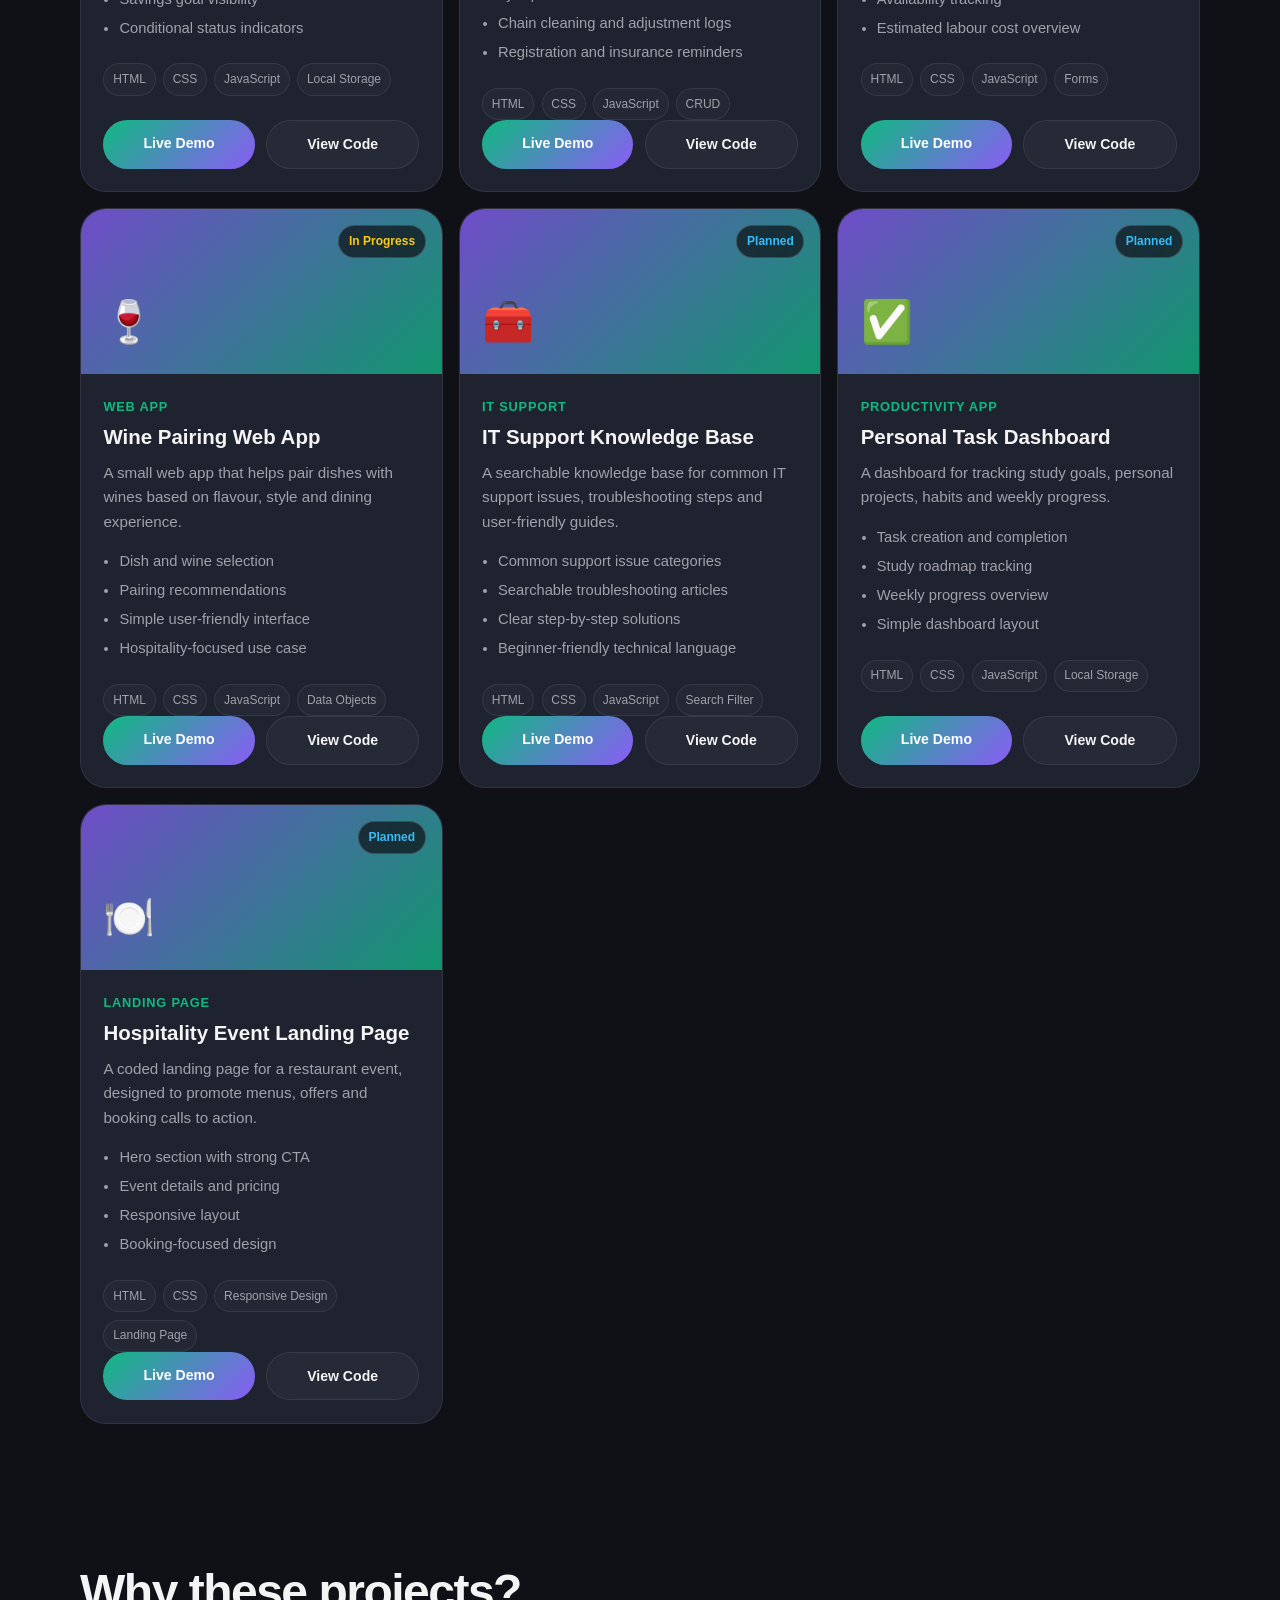
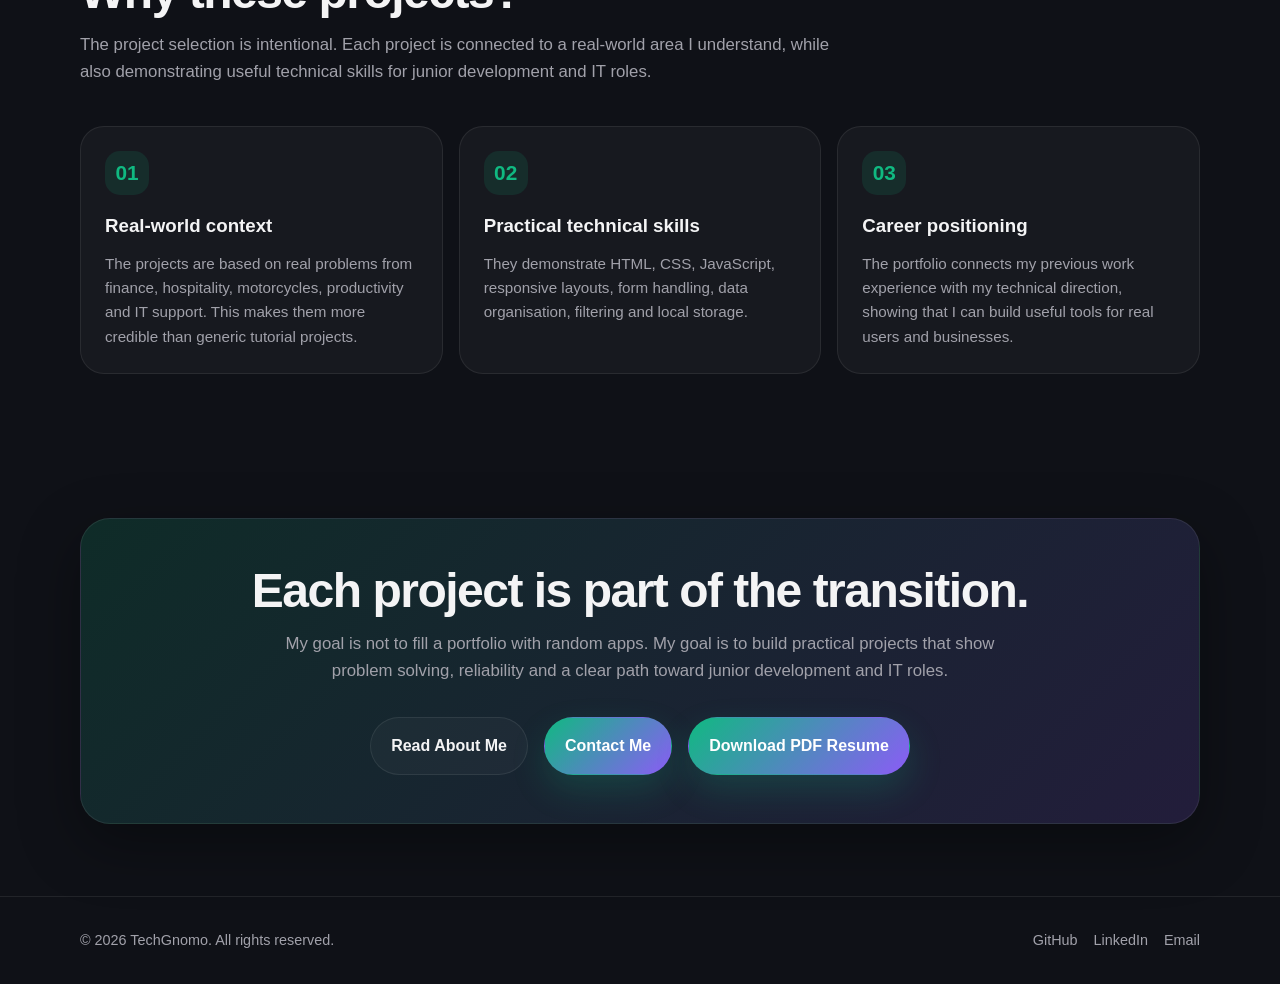
==== commit 801e9f80: "Update budget planner status to completed" ====
--- a/project.html
+++ b/project.html
@@ -22,7 +22,24 @@
         <a href="project.html" class="active">Projects</a>
         <a href="contact.html" class="nav-button">Contact</a>
       </nav>
-    </div>
+    </div><header>
+  <div class="container navbar">
+    <a href="index.html" class="logo">TechGnomo<span>.</span></a>
+
+    <button class="mobile-menu-btn" id="mobileMenuBtn" aria-label="Open menu">
+      ☰
+    </button>
+
+    <nav class="nav-links" id="navLinks">
+      <a href="index.html">Home</a>
+      <a href="about.html">About</a>
+      <a href="skills.html">Skills</a>
+      <a href="project.html"class="nav-button active">Projects</a>
+      <a href="resume.html">Resume</a>
+      <a href="contact.html" >Contact</a>
+    </nav>
+  </div>
+</header>
   </header>
 
   <main>
@@ -73,7 +90,7 @@
           <!-- PROJECT 1 -->
           <article class="project-card" data-category="app business">
             <div class="project-visual">
-              <span class="status-badge status-progress">In Progress</span>
+              <span class="status-badge status-progress">Completed</span>
               <div class="project-icon">💰</div>
             </div>
 
@@ -100,10 +117,9 @@
               </div>
 
               <div class="project-links">
-                <a href="#" class="project-link primary">Live Demo</a>
-                <a href="#" class="project-link secondary">View Code</a>
-              </div>
-            </div>
+              <a href="Budget-Planner-App/" class="project-link primary">Live Demo</a>
+              <a href="https://github.com/techgnomo/fabio-danna-portfolio/tree/main/Budget-Planner-App" class="project-link secondary">View Code</a>
+</div>
           </article>
 
           <!-- PROJECT 2 -->
